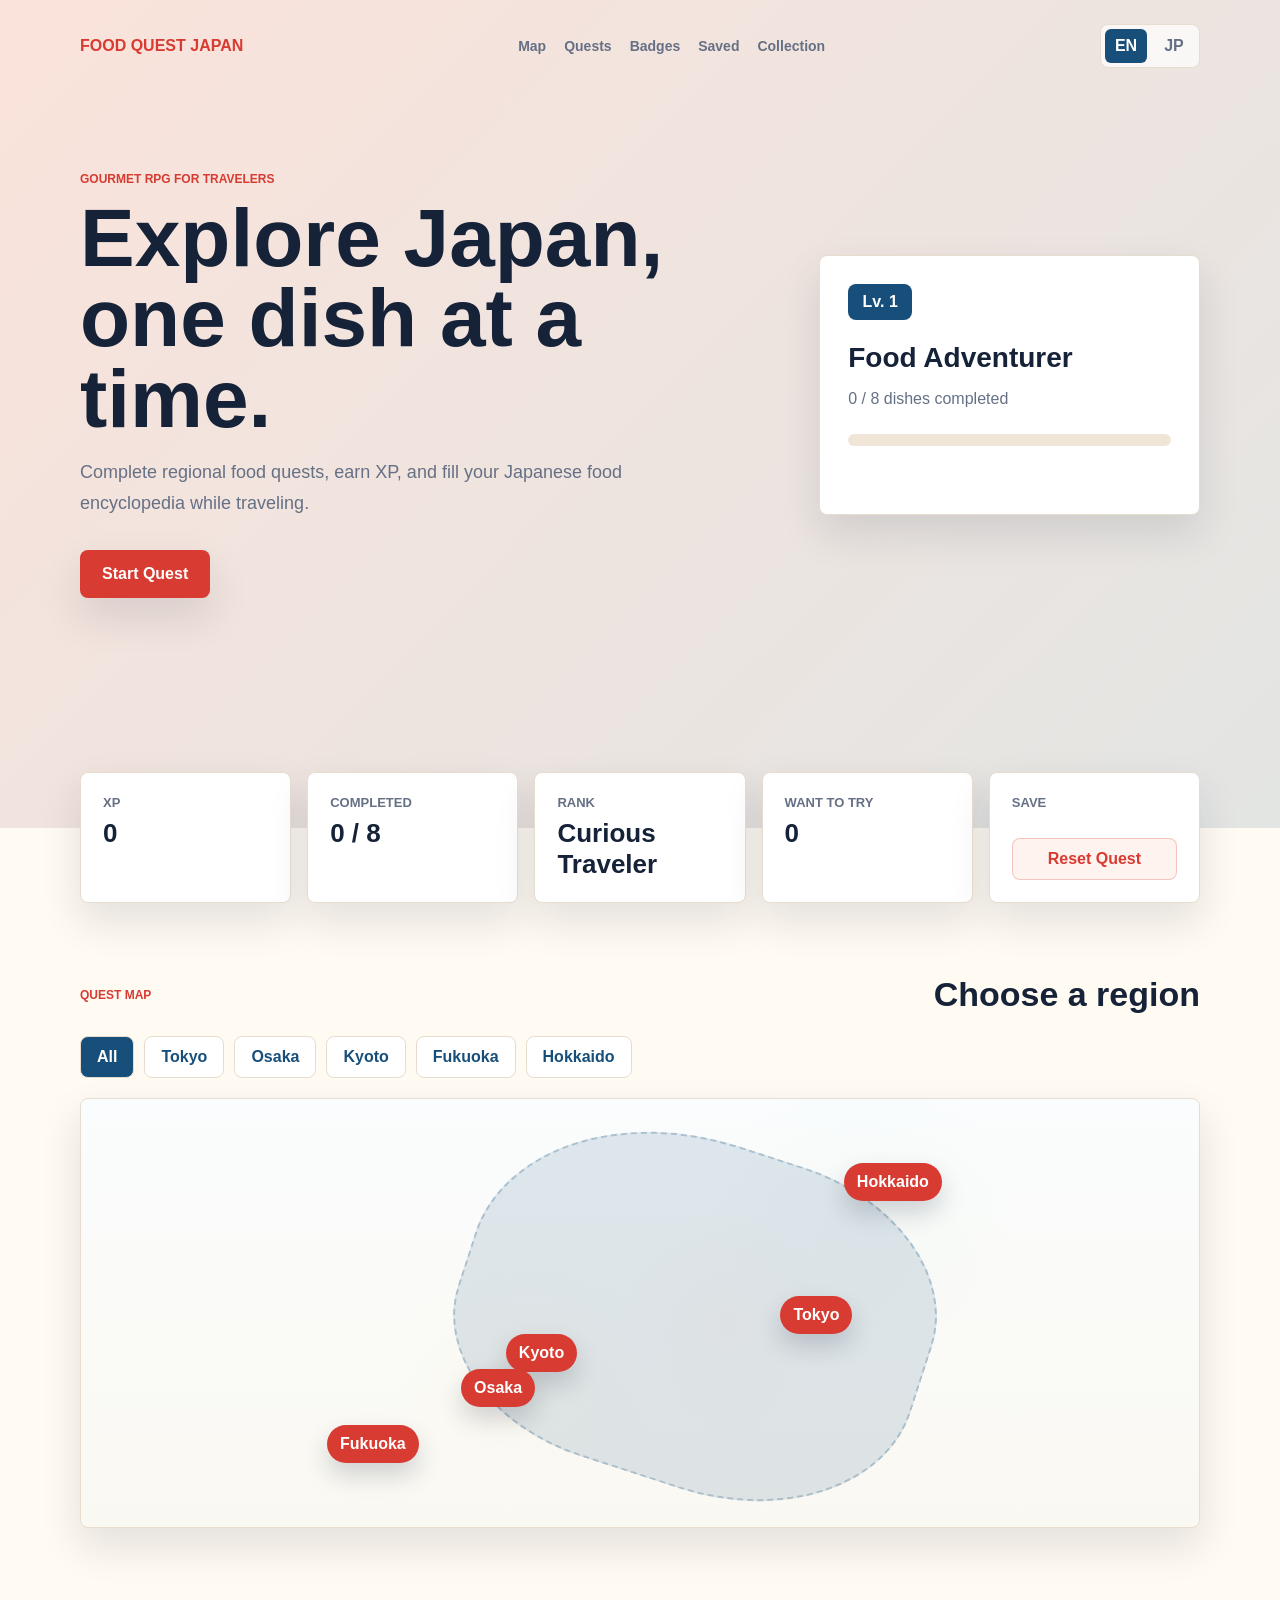
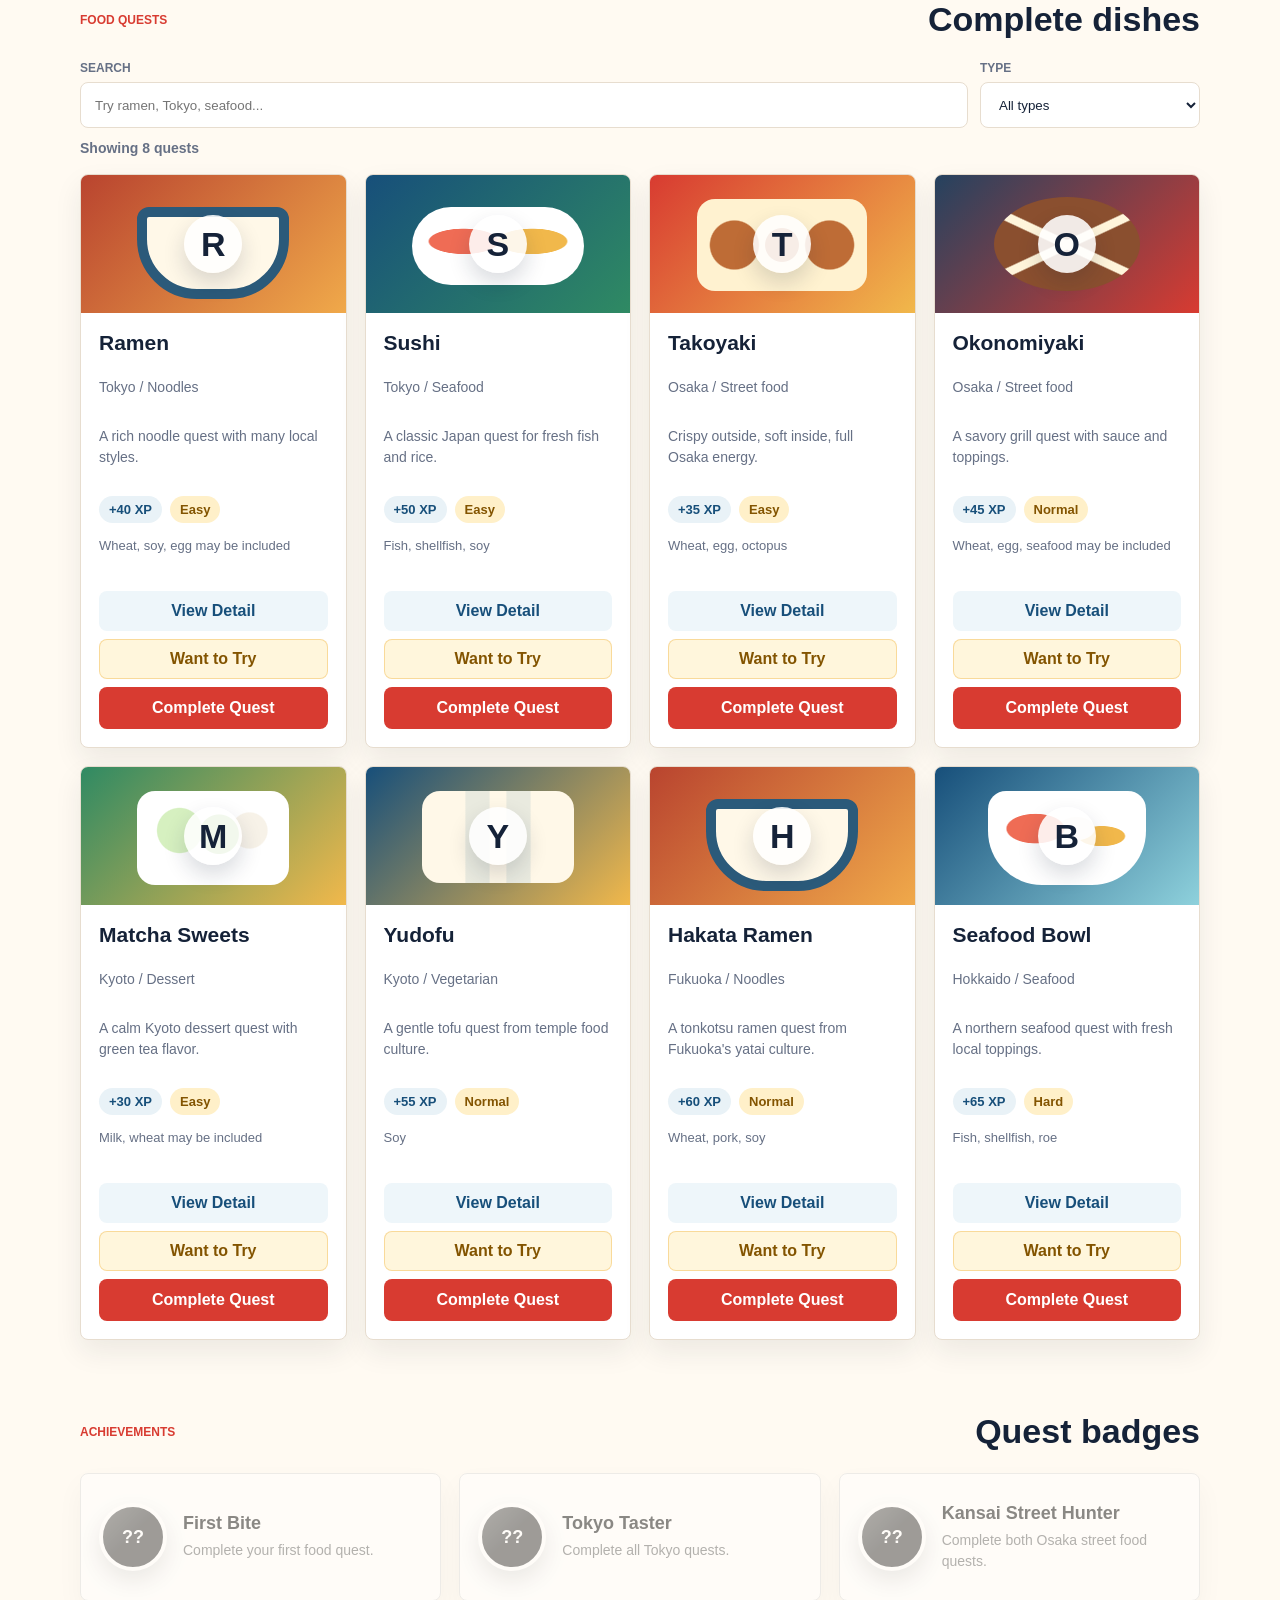
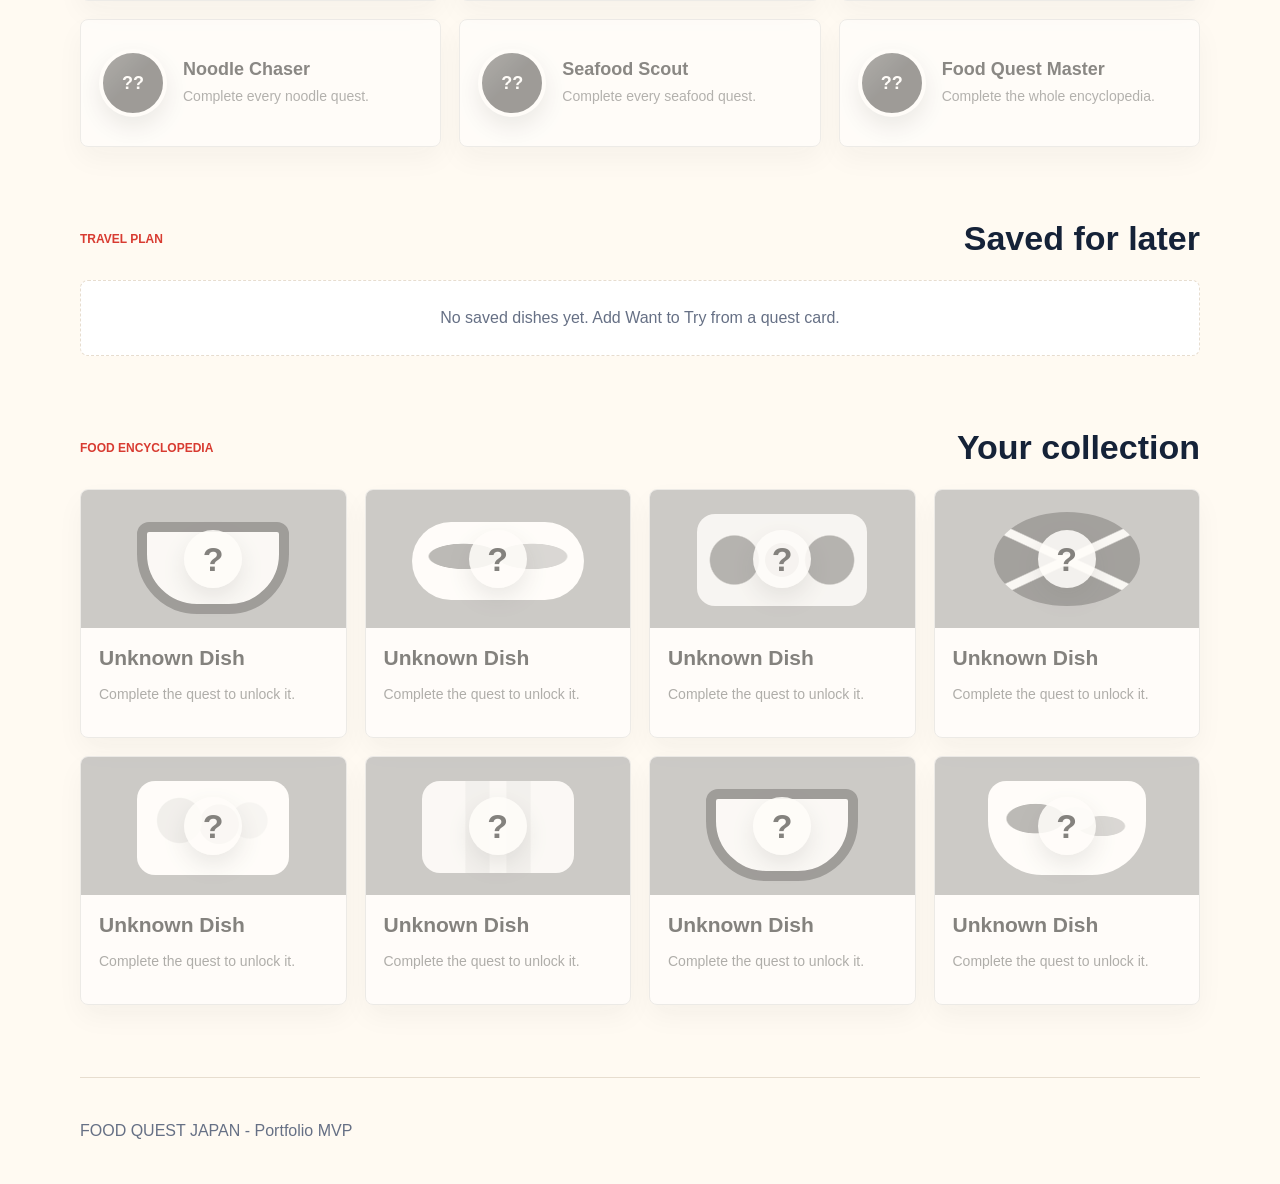
==== index.html @ 805bb328 "Add files via upload" ====
<!DOCTYPE html>
<html lang="en">
<head>
  <meta charset="UTF-8">
  <meta name="viewport" content="width=device-width, initial-scale=1.0">
  <meta name="theme-color" content="#fffaf2">
  <title>FOOD QUEST JAPAN</title>
  <link rel="stylesheet" href="css/style.css">
</head>
<body>
  <header class="site-header">
    <nav class="top-nav" aria-label="Main navigation">
      <a class="logo" href="#top">FOOD QUEST JAPAN</a>
      <div class="nav-links">
        <a href="#map" data-i18n="nav.map">Map</a>
        <a href="#quests" data-i18n="nav.quests">Quests</a>
        <a href="#badges" data-i18n="nav.badges">Badges</a>
        <a href="#saved" data-i18n="nav.saved">Saved</a>
        <a href="#collection" data-i18n="nav.collection">Collection</a>
      </div>
      <div class="language-toggle" aria-label="Language switcher">
        <button class="language-button active" type="button" data-language="en">EN</button>
        <button class="language-button" type="button" data-language="ja">JP</button>
      </div>
    </nav>

    <section class="hero" id="top">
      <div class="hero-copy">
        <p class="eyebrow" data-i18n="hero.eyebrow">Gourmet RPG for travelers</p>
        <h1 data-i18n="hero.title">Explore Japan, one dish at a time.</h1>
        <p data-i18n="hero.copy">
          Complete regional food quests, earn XP, and fill your Japanese food encyclopedia while traveling.
        </p>
        <a class="primary-button" href="#quests" data-i18n="hero.cta">Start Quest</a>
      </div>
      <div class="hero-panel" aria-label="Player status preview">
        <span class="level-badge">Lv. 1</span>
        <h2 data-i18n="rank.foodAdventurer">Food Adventurer</h2>
        <p id="heroProgress">0 / 8 dishes completed</p>
        <div class="progress-track">
          <div class="progress-fill" id="heroProgressBar"></div>
        </div>
      </div>
    </section>
  </header>

  <main>
    <section class="dashboard" aria-label="Current player status">
      <article>
        <span>XP</span>
        <strong id="xpValue">0</strong>
      </article>
      <article>
        <span data-i18n="dashboard.completed">Completed</span>
        <strong id="completedValue">0 / 8</strong>
      </article>
      <article>
        <span data-i18n="dashboard.rank">Rank</span>
        <strong id="rankValue">Curious Traveler</strong>
      </article>
      <article>
        <span data-i18n="dashboard.want">Want to Try</span>
        <strong id="wantValue">0</strong>
      </article>
      <article class="dashboard-action">
        <span data-i18n="dashboard.save">Save</span>
        <button class="reset-button" id="resetButton" type="button" data-i18n="actions.reset">Reset Quest</button>
      </article>
    </section>

    <section class="section map-section" id="map">
      <div class="section-heading">
        <p class="eyebrow" data-i18n="map.eyebrow">Quest Map</p>
        <h2 data-i18n="map.title">Choose a region</h2>
      </div>

      <div class="region-controls" aria-label="Filter quests by region">
        <button class="region-button active" data-region="all">All</button>
        <button class="region-button" data-region="Tokyo">Tokyo</button>
        <button class="region-button" data-region="Osaka">Osaka</button>
        <button class="region-button" data-region="Kyoto">Kyoto</button>
        <button class="region-button" data-region="Fukuoka">Fukuoka</button>
        <button class="region-button" data-region="Hokkaido">Hokkaido</button>
      </div>

      <div class="map-board" aria-label="Japan food quest map">
        <button class="map-pin pin-hokkaido" data-region="Hokkaido">Hokkaido</button>
        <button class="map-pin pin-tokyo" data-region="Tokyo">Tokyo</button>
        <button class="map-pin pin-kyoto" data-region="Kyoto">Kyoto</button>
        <button class="map-pin pin-osaka" data-region="Osaka">Osaka</button>
        <button class="map-pin pin-fukuoka" data-region="Fukuoka">Fukuoka</button>
      </div>
    </section>

    <section class="section" id="quests">
      <div class="section-heading">
        <p class="eyebrow" data-i18n="quests.eyebrow">Food Quests</p>
        <h2 data-i18n="quests.title">Complete dishes</h2>
      </div>
      <div class="quest-tools" aria-label="Search and filter quests">
        <label class="search-field" for="questSearch">
          <span data-i18n="filters.search">Search</span>
          <input id="questSearch" type="search" placeholder="Try ramen, Tokyo, seafood...">
        </label>
        <label class="select-field" for="typeFilter">
          <span data-i18n="filters.type">Type</span>
          <select id="typeFilter">
            <option value="all">All types</option>
            <option value="Noodles">Noodles</option>
            <option value="Seafood">Seafood</option>
            <option value="Street food">Street food</option>
            <option value="Dessert">Dessert</option>
            <option value="Vegetarian">Vegetarian</option>
          </select>
        </label>
      </div>
      <p class="result-count" id="resultCount" aria-live="polite">Showing 8 quests</p>
      <div class="quest-grid" id="questGrid"></div>
    </section>

    <section class="section badges-section" id="badges">
      <div class="section-heading">
        <p class="eyebrow" data-i18n="badges.eyebrow">Achievements</p>
        <h2 data-i18n="badges.title">Quest badges</h2>
      </div>
      <div class="badge-grid" id="badgeGrid"></div>
    </section>

    <section class="section saved-section" id="saved">
      <div class="section-heading">
        <p class="eyebrow" data-i18n="saved.eyebrow">Travel Plan</p>
        <h2 data-i18n="saved.title">Saved for later</h2>
      </div>
      <div class="saved-list" id="savedList"></div>
    </section>

    <section class="section collection-section" id="collection">
      <div class="section-heading">
        <p class="eyebrow" data-i18n="collection.eyebrow">Food Encyclopedia</p>
        <h2 data-i18n="collection.title">Your collection</h2>
      </div>
      <div class="collection-grid" id="collectionGrid"></div>
    </section>
  </main>

  <footer class="footer">
    <p>FOOD QUEST JAPAN - Portfolio MVP</p>
  </footer>

  <div class="modal" id="foodModal" aria-hidden="true">
    <div class="modal-backdrop" data-close-modal></div>
    <section class="modal-card" role="dialog" aria-modal="true" aria-labelledby="modalTitle">
      <button class="modal-close" type="button" aria-label="Close detail" data-close-modal data-i18n="actions.close">Close</button>
      <div id="modalContent"></div>
    </section>
  </div>

  <script src="js/app.js"></script>
</body>
</html>
---- css/style.css ----
:root {
  --ink: #152238;
  --muted: #667085;
  --paper: #fffaf2;
  --surface: #ffffff;
  --line: #e7ddcf;
  --red: #d83b31;
  --blue: #174f7a;
  --green: #2f8a63;
  --gold: #f1b84b;
  --shadow: 0 18px 40px rgba(21, 34, 56, 0.12);
}

* {
  box-sizing: border-box;
}

html {
  scroll-behavior: smooth;
}

body {
  margin: 0;
  color: var(--ink);
  font-family: Arial, Helvetica, sans-serif;
  background: var(--paper);
}

body.modal-open {
  overflow: hidden;
}

a {
  color: inherit;
  text-decoration: none;
}

button {
  font: inherit;
}

.site-header {
  min-height: 92vh;
  background:
    linear-gradient(135deg, rgba(216, 59, 49, 0.12), rgba(23, 79, 122, 0.12)),
    var(--paper);
}

.top-nav {
  display: flex;
  align-items: center;
  justify-content: space-between;
  gap: 24px;
  width: min(1120px, calc(100% - 32px));
  margin: 0 auto;
  padding: 24px 0;
}

.logo {
  color: var(--red);
  font-weight: 800;
  letter-spacing: 0;
}

.nav-links {
  display: flex;
  gap: 18px;
  color: var(--muted);
  font-size: 14px;
  font-weight: 700;
}

.nav-links a {
  white-space: nowrap;
}

.language-toggle {
  display: flex;
  gap: 6px;
  padding: 4px;
  background: rgba(255, 255, 255, 0.72);
  border: 1px solid var(--line);
  border-radius: 8px;
}

.language-button {
  min-width: 42px;
  min-height: 34px;
  color: var(--muted);
  background: transparent;
  border: 0;
  border-radius: 6px;
  cursor: pointer;
  font-weight: 800;
}

.language-button.active {
  color: #ffffff;
  background: var(--blue);
}

.hero {
  display: grid;
  grid-template-columns: minmax(0, 1.3fr) minmax(280px, 0.7fr);
  gap: 32px;
  align-items: center;
  width: min(1120px, calc(100% - 32px));
  margin: 0 auto;
  padding: 80px 0 96px;
}

.hero h1 {
  max-width: 680px;
  margin: 0;
  font-size: clamp(42px, 7vw, 82px);
  line-height: 0.98;
}

.hero-copy p:not(.eyebrow) {
  max-width: 560px;
  color: var(--muted);
  font-size: 18px;
  line-height: 1.7;
}

.eyebrow {
  margin: 0 0 12px;
  color: var(--red);
  font-size: 12px;
  font-weight: 800;
  letter-spacing: 0;
  text-transform: uppercase;
}

.primary-button,
.quest-button,
.detail-button,
.want-button,
.region-button,
.map-pin {
  border: 0;
  cursor: pointer;
  font-weight: 800;
}

.primary-button {
  display: inline-flex;
  align-items: center;
  justify-content: center;
  min-height: 48px;
  margin-top: 14px;
  padding: 0 22px;
  color: #ffffff;
  background: var(--red);
  border-radius: 8px;
  box-shadow: var(--shadow);
}

.hero-panel {
  min-height: 260px;
  padding: 28px;
  background: var(--surface);
  border: 1px solid var(--line);
  border-radius: 8px;
  box-shadow: var(--shadow);
}

.level-badge {
  display: inline-flex;
  align-items: center;
  justify-content: center;
  min-width: 64px;
  min-height: 36px;
  color: #ffffff;
  background: var(--blue);
  border-radius: 8px;
  font-weight: 800;
}

.hero-panel h2 {
  margin: 22px 0 8px;
  font-size: 28px;
}

.hero-panel p {
  color: var(--muted);
}

.progress-track {
  overflow: hidden;
  height: 12px;
  margin-top: 26px;
  background: #efe6d8;
  border-radius: 999px;
}

.progress-fill {
  width: 0%;
  height: 100%;
  background: linear-gradient(90deg, var(--red), var(--gold));
  transition: width 0.25s ease;
}

main {
  width: min(1120px, calc(100% - 32px));
  margin: -56px auto 0;
}

.dashboard {
  display: grid;
  grid-template-columns: repeat(5, 1fr);
  gap: 16px;
}

.dashboard article {
  padding: 22px;
  background: var(--surface);
  border: 1px solid var(--line);
  border-radius: 8px;
  box-shadow: var(--shadow);
}

.dashboard span {
  display: block;
  color: var(--muted);
  font-size: 13px;
  font-weight: 800;
  text-transform: uppercase;
}

.dashboard strong {
  display: block;
  margin-top: 8px;
  font-size: 26px;
}

.dashboard-action {
  display: grid;
  align-content: space-between;
  gap: 12px;
}

.reset-button {
  min-height: 42px;
  color: var(--red);
  background: #fff3ef;
  border: 1px solid rgba(216, 59, 49, 0.25);
  border-radius: 8px;
  cursor: pointer;
  font-weight: 800;
}

.section {
  padding: 72px 0 0;
}

.section-heading {
  display: flex;
  align-items: end;
  justify-content: space-between;
  gap: 24px;
  margin-bottom: 22px;
}

.section-heading h2 {
  margin: 0;
  font-size: 34px;
}

.quest-tools {
  display: grid;
  grid-template-columns: minmax(0, 1fr) 220px;
  gap: 12px;
  margin-bottom: 12px;
}

.search-field,
.select-field {
  display: grid;
  gap: 7px;
}

.search-field span,
.select-field span {
  color: var(--muted);
  font-size: 12px;
  font-weight: 800;
  text-transform: uppercase;
}

.search-field input,
.select-field select {
  width: 100%;
  min-height: 46px;
  padding: 0 14px;
  color: var(--ink);
  background: #ffffff;
  border: 1px solid var(--line);
  border-radius: 8px;
  outline: none;
}

.search-field input:focus,
.select-field select:focus {
  border-color: var(--blue);
  box-shadow: 0 0 0 3px rgba(23, 79, 122, 0.12);
}

.result-count {
  margin: 0 0 18px;
  color: var(--muted);
  font-size: 14px;
  font-weight: 700;
}

.region-controls {
  display: flex;
  flex-wrap: wrap;
  gap: 10px;
  margin-bottom: 20px;
}

.region-button {
  min-height: 42px;
  padding: 0 16px;
  color: var(--blue);
  background: #ffffff;
  border: 1px solid var(--line);
  border-radius: 8px;
}

.region-button.active,
.region-button:hover {
  color: #ffffff;
  background: var(--blue);
}

.map-board {
  position: relative;
  min-height: 430px;
  overflow: hidden;
  background:
    linear-gradient(180deg, rgba(255,255,255,0.88), rgba(255,250,242,0.88)),
    radial-gradient(circle at 70% 28%, rgba(47, 138, 99, 0.22), transparent 18%),
    radial-gradient(circle at 58% 52%, rgba(216, 59, 49, 0.20), transparent 16%),
    radial-gradient(circle at 40% 63%, rgba(241, 184, 75, 0.22), transparent 18%),
    #d7ecf1;
  border: 1px solid var(--line);
  border-radius: 8px;
  box-shadow: var(--shadow);
}

.map-board::before {
  content: "";
  position: absolute;
  inset: 42px 24% 42px 34%;
  background: rgba(23, 79, 122, 0.12);
  border: 2px dashed rgba(23, 79, 122, 0.25);
  border-radius: 48% 38% 42% 36%;
  transform: rotate(18deg);
}

.map-pin {
  position: absolute;
  z-index: 1;
  min-height: 38px;
  padding: 0 13px;
  color: #ffffff;
  background: var(--red);
  border-radius: 999px;
  box-shadow: 0 12px 24px rgba(21, 34, 56, 0.18);
}

.pin-hokkaido { top: 15%; right: 23%; }
.pin-tokyo { top: 46%; right: 31%; }
.pin-kyoto { top: 55%; left: 38%; }
.pin-osaka { top: 63%; left: 34%; }
.pin-fukuoka { bottom: 15%; left: 22%; }

.quest-grid,
.badge-grid,
.collection-grid {
  display: grid;
  grid-template-columns: repeat(4, 1fr);
  gap: 18px;
}

.empty-state {
  grid-column: 1 / -1;
  margin: 0;
  padding: 28px;
  color: var(--muted);
  background: #ffffff;
  border: 1px dashed var(--line);
  border-radius: 8px;
  text-align: center;
}

.badge-grid {
  grid-template-columns: repeat(3, 1fr);
}

.badge-card {
  display: grid;
  grid-template-columns: 68px 1fr;
  gap: 16px;
  align-items: center;
  min-height: 128px;
  padding: 18px;
  background: var(--surface);
  border: 1px solid var(--line);
  border-radius: 8px;
  box-shadow: 0 12px 28px rgba(21, 34, 56, 0.08);
}

.badge-card.locked {
  opacity: 0.52;
  filter: grayscale(1);
}

.badge-card h3 {
  margin: 0 0 6px;
  font-size: 18px;
}

.badge-card p {
  margin: 0;
  color: var(--muted);
  font-size: 14px;
  line-height: 1.5;
}

.badge-mark {
  display: grid;
  place-items: center;
  width: 68px;
  height: 68px;
  color: #ffffff;
  background:
    linear-gradient(135deg, rgba(255, 255, 255, 0.18), transparent 48%),
    var(--blue);
  border: 4px solid #ffffff;
  border-radius: 50%;
  box-shadow: 0 10px 22px rgba(21, 34, 56, 0.16);
  font-size: 18px;
  font-weight: 900;
}

.badge-card.unlocked .badge-mark {
  background:
    linear-gradient(135deg, rgba(255, 255, 255, 0.2), transparent 48%),
    var(--gold);
  color: var(--ink);
}

.saved-list {
  display: grid;
  gap: 12px;
}

.saved-item {
  display: flex;
  align-items: center;
  justify-content: space-between;
  gap: 16px;
  padding: 16px 18px;
  background: var(--surface);
  border: 1px solid var(--line);
  border-radius: 8px;
  box-shadow: 0 10px 24px rgba(21, 34, 56, 0.07);
}

.saved-item h3 {
  margin: 0 0 4px;
  font-size: 18px;
}

.saved-item p {
  margin: 0;
  color: var(--muted);
  font-size: 14px;
}

.detail-button.compact {
  width: auto;
  min-width: 96px;
  margin: 0;
  padding: 0 14px;
}

.quest-card,
.collection-card {
  overflow: hidden;
  background: var(--surface);
  border: 1px solid var(--line);
  border-radius: 8px;
  box-shadow: 0 12px 28px rgba(21, 34, 56, 0.08);
}

.quest-card {
  display: flex;
  flex-direction: column;
}

.quest-card .card-body {
  display: flex;
  flex: 1;
  flex-direction: column;
}

.food-image {
  position: relative;
  display: grid;
  place-items: center;
  overflow: hidden;
  min-height: 138px;
  color: #ffffff;
  font-size: 34px;
  font-weight: 800;
}

.food-image::before,
.food-image::after {
  content: "";
  position: absolute;
  display: block;
}

.food-image span {
  position: relative;
  z-index: 2;
  display: grid;
  place-items: center;
  width: 58px;
  height: 58px;
  color: var(--ink);
  background: rgba(255, 255, 255, 0.88);
  border-radius: 50%;
  box-shadow: 0 10px 22px rgba(21, 34, 56, 0.16);
}

.food-ramen,
.food-hakata {
  background:
    radial-gradient(circle at 50% 54%, #f8d99b 0 18%, transparent 19%),
    radial-gradient(circle at 34% 44%, #c9573c 0 7%, transparent 8%),
    radial-gradient(circle at 66% 42%, #f6f0d8 0 8%, transparent 9%),
    linear-gradient(135deg, #b9442f, #f0a94a);
}

.food-ramen::before,
.food-hakata::before {
  width: 132px;
  height: 72px;
  bottom: 14px;
  background: #fff8e8;
  border: 10px solid #2b5a7a;
  border-radius: 12px 12px 60px 60px;
}

.food-sushi {
  background:
    radial-gradient(circle at 36% 48%, #f7f2e8 0 14%, transparent 15%),
    radial-gradient(circle at 64% 48%, #f7f2e8 0 14%, transparent 15%),
    linear-gradient(135deg, #174f7a, #2f8a63);
}

.food-sushi::before {
  width: 172px;
  height: 78px;
  bottom: 28px;
  background:
    radial-gradient(ellipse at 30% 44%, #ef6c55 0 20%, transparent 21%),
    radial-gradient(ellipse at 70% 44%, #f1b84b 0 20%, transparent 21%),
    #ffffff;
  border-radius: 999px;
}

.food-takoyaki {
  background: linear-gradient(135deg, #d83b31, #f1b84b);
}

.food-takoyaki::before {
  width: 170px;
  height: 92px;
  bottom: 22px;
  background:
    radial-gradient(circle at 22% 50%, #be6c36 0 17%, transparent 18%),
    radial-gradient(circle at 50% 50%, #be6c36 0 17%, transparent 18%),
    radial-gradient(circle at 78% 50%, #be6c36 0 17%, transparent 18%),
    #fff2d0;
  border-radius: 18px;
}

.food-okonomiyaki {
  background: linear-gradient(135deg, #25425f, #d83b31);
}

.food-okonomiyaki::before {
  width: 146px;
  height: 94px;
  bottom: 22px;
  background:
    linear-gradient(25deg, transparent 0 46%, #fff5db 47% 52%, transparent 53%),
    linear-gradient(-25deg, transparent 0 46%, #fff5db 47% 52%, transparent 53%),
    #8a4f2f;
  border-radius: 50%;
}

.food-matcha {
  background: linear-gradient(135deg, #2f8a63, #f1b84b);
}

.food-matcha::before {
  width: 152px;
  height: 94px;
  bottom: 20px;
  background:
    radial-gradient(circle at 28% 42%, #d6f0c0 0 18%, transparent 19%),
    radial-gradient(circle at 54% 46%, #96c96d 0 20%, transparent 21%),
    radial-gradient(circle at 74% 42%, #f7f2e8 0 14%, transparent 15%),
    #ffffff;
  border-radius: 18px;
}

.food-yudofu {
  background: linear-gradient(135deg, #174f7a, #f1b84b);
}

.food-yudofu::before {
  width: 152px;
  height: 92px;
  bottom: 22px;
  background:
    linear-gradient(90deg, transparent 0 28%, #e9eadf 29% 44%, transparent 45% 55%, #e9eadf 56% 71%, transparent 72%),
    #fff8e8;
  border-radius: 18px;
}

.food-seafood {
  background: linear-gradient(135deg, #174f7a, #8ed1dc);
}

.food-seafood::before {
  width: 158px;
  height: 94px;
  bottom: 20px;
  background:
    radial-gradient(ellipse at 30% 40%, #ef6c55 0 18%, transparent 19%),
    radial-gradient(ellipse at 56% 40%, #f7f2e8 0 14%, transparent 15%),
    radial-gradient(ellipse at 72% 48%, #f1b84b 0 14%, transparent 15%),
    #ffffff;
  border-radius: 18px 18px 54px 54px;
}

.card-body {
  padding: 18px;
}

.card-body h3 {
  margin: 0 0 8px;
  font-size: 21px;
}

.meta {
  color: var(--muted);
  font-size: 14px;
  line-height: 1.5;
}

.tag-row {
  display: flex;
  flex-wrap: wrap;
  gap: 8px;
  margin: 14px 0;
}

.xp-pill,
.difficulty-pill {
  display: inline-flex;
  padding: 6px 10px;
  border-radius: 999px;
  font-size: 13px;
  font-weight: 800;
}

.xp-pill {
  color: var(--blue);
  background: #e9f2f7;
}

.difficulty-pill {
  color: #835400;
  background: #fff0c9;
}

.travel-note {
  min-height: 40px;
  margin: 0 0 14px;
  color: var(--muted);
  font-size: 13px;
  line-height: 1.45;
}

.detail-button {
  width: 100%;
  min-height: 40px;
  margin-top: auto;
  margin-bottom: 8px;
  color: var(--blue);
  background: #eef6fa;
  border-radius: 8px;
}

.want-button {
  width: 100%;
  min-height: 40px;
  margin-bottom: 8px;
  color: #835400;
  background: #fff6dc;
  border: 1px solid rgba(241, 184, 75, 0.45);
  border-radius: 8px;
}

.want-button.wanted {
  color: var(--ink);
  background: var(--gold);
}

.quest-button {
  width: 100%;
  min-height: 42px;
  color: #ffffff;
  background: var(--red);
  border-radius: 8px;
}

.quest-button.completed {
  background: var(--green);
}

.collection-card.locked {
  filter: grayscale(1);
  opacity: 0.55;
}

.collection-card.locked .food-image {
  background: #9aa4b2;
}

.saved-note {
  display: inline-flex;
  margin-top: 12px;
  padding: 6px 10px;
  color: #835400;
  background: #fff6dc;
  border-radius: 999px;
  font-size: 12px;
  font-weight: 800;
}

.footer {
  width: min(1120px, calc(100% - 32px));
  margin: 72px auto 0;
  padding: 28px 0;
  color: var(--muted);
  border-top: 1px solid var(--line);
}

.modal {
  position: fixed;
  inset: 0;
  z-index: 20;
  display: none;
  place-items: center;
  padding: 18px;
}

.modal.open {
  display: grid;
}

.modal-backdrop {
  position: absolute;
  inset: 0;
  background: rgba(21, 34, 56, 0.52);
}

.modal-card {
  position: relative;
  z-index: 1;
  width: min(820px, 100%);
  max-height: calc(100vh - 36px);
  overflow: auto;
  background: var(--surface);
  border-radius: 8px;
  box-shadow: 0 28px 80px rgba(21, 34, 56, 0.32);
}

.modal-close {
  position: absolute;
  top: 14px;
  right: 14px;
  z-index: 2;
  min-height: 36px;
  padding: 0 12px;
  color: var(--ink);
  background: rgba(255, 255, 255, 0.88);
  border: 1px solid var(--line);
  border-radius: 8px;
  cursor: pointer;
  font-weight: 800;
}

#modalContent {
  display: grid;
  grid-template-columns: minmax(220px, 0.8fr) minmax(0, 1.2fr);
}

.modal-visual {
  min-height: 100%;
}

.modal-body {
  padding: 34px;
}

.modal-body h2 {
  margin: 0 0 10px;
  font-size: 36px;
}

.modal-description {
  color: var(--muted);
  line-height: 1.7;
}

.info-grid {
  display: grid;
  grid-template-columns: repeat(2, 1fr);
  gap: 10px;
  margin: 22px 0;
}

.info-grid article {
  padding: 14px;
  background: #f7fbfd;
  border: 1px solid var(--line);
  border-radius: 8px;
}

.info-grid span,
.detail-list dt {
  color: var(--muted);
  font-size: 12px;
  font-weight: 800;
  text-transform: uppercase;
}

.info-grid strong {
  display: block;
  margin-top: 6px;
}

.detail-list {
  display: grid;
  gap: 14px;
  margin: 0 0 22px;
}

.detail-list div {
  padding-bottom: 14px;
  border-bottom: 1px solid var(--line);
}

.detail-list dd {
  margin: 5px 0 0;
  color: var(--ink);
  line-height: 1.55;
}

@media (max-width: 840px) {
  .top-nav {
    align-items: flex-start;
    flex-direction: column;
    gap: 14px;
  }

  .nav-links {
    display: flex;
    width: 100%;
    gap: 10px;
    overflow-x: auto;
    padding-bottom: 4px;
  }

  .nav-links a {
    padding: 8px 10px;
    background: rgba(255, 255, 255, 0.72);
    border: 1px solid var(--line);
    border-radius: 8px;
  }

  .language-toggle {
    align-self: flex-start;
  }

  .hero {
    grid-template-columns: 1fr;
    padding-top: 44px;
    padding-bottom: 74px;
  }

  .hero h1 {
    font-size: 44px;
    line-height: 1.02;
  }

  main {
    margin-top: -36px;
  }

  .dashboard {
    grid-template-columns: repeat(2, 1fr);
  }

  .quest-tools,
  .badge-grid {
    grid-template-columns: 1fr;
  }

  .quest-grid,
  .collection-grid {
    grid-template-columns: repeat(2, 1fr);
  }

  .section-heading {
    display: block;
  }

  .map-board {
    min-height: 360px;
  }

  #modalContent {
    grid-template-columns: 1fr;
  }

  .modal-visual {
    min-height: 220px;
  }
}

@media (max-width: 560px) {
  .top-nav,
  .hero,
  main,
  .footer {
    width: min(100% - 24px, 1120px);
  }

  .site-header {
    min-height: auto;
  }

  .hero h1 {
    font-size: 38px;
  }

  .hero-copy p:not(.eyebrow) {
    font-size: 16px;
  }

  .hero-panel {
    min-height: 220px;
    padding: 22px;
  }

  .dashboard,
  .quest-grid,
  .collection-grid {
    grid-template-columns: 1fr;
  }

  .saved-item {
    align-items: stretch;
    flex-direction: column;
  }

  .detail-button.compact {
    width: 100%;
  }

  .dashboard article,
  .card-body,
  .modal-body {
    padding: 16px;
  }

  .section {
    padding-top: 52px;
  }

  .section-heading h2 {
    font-size: 28px;
  }

  .region-controls {
    flex-wrap: nowrap;
    overflow-x: auto;
    padding-bottom: 4px;
  }

  .region-button {
    flex: 0 0 auto;
  }

  .map-board {
    min-height: 300px;
  }

  .map-board::before {
    inset: 44px 18% 44px 24%;
  }

  .map-pin {
    min-height: 34px;
    padding: 0 10px;
    font-size: 12px;
  }

  .pin-hokkaido { top: 15%; right: 13%; }
  .pin-tokyo { top: 45%; right: 18%; }
  .pin-kyoto { top: 55%; left: 32%; }
  .pin-osaka { top: 64%; left: 26%; }
  .pin-fukuoka { bottom: 14%; left: 10%; }

  .food-image {
    min-height: 124px;
  }

  .badge-card {
    grid-template-columns: 56px 1fr;
    min-height: 112px;
    padding: 14px;
  }

  .badge-mark {
    width: 56px;
    height: 56px;
    font-size: 15px;
  }

  .modal {
    padding: 10px;
  }

  .modal-card {
    max-height: calc(100vh - 20px);
  }

  .modal-close {
    top: 10px;
    right: 10px;
  }

  .info-grid {
    grid-template-columns: 1fr;
  }
}
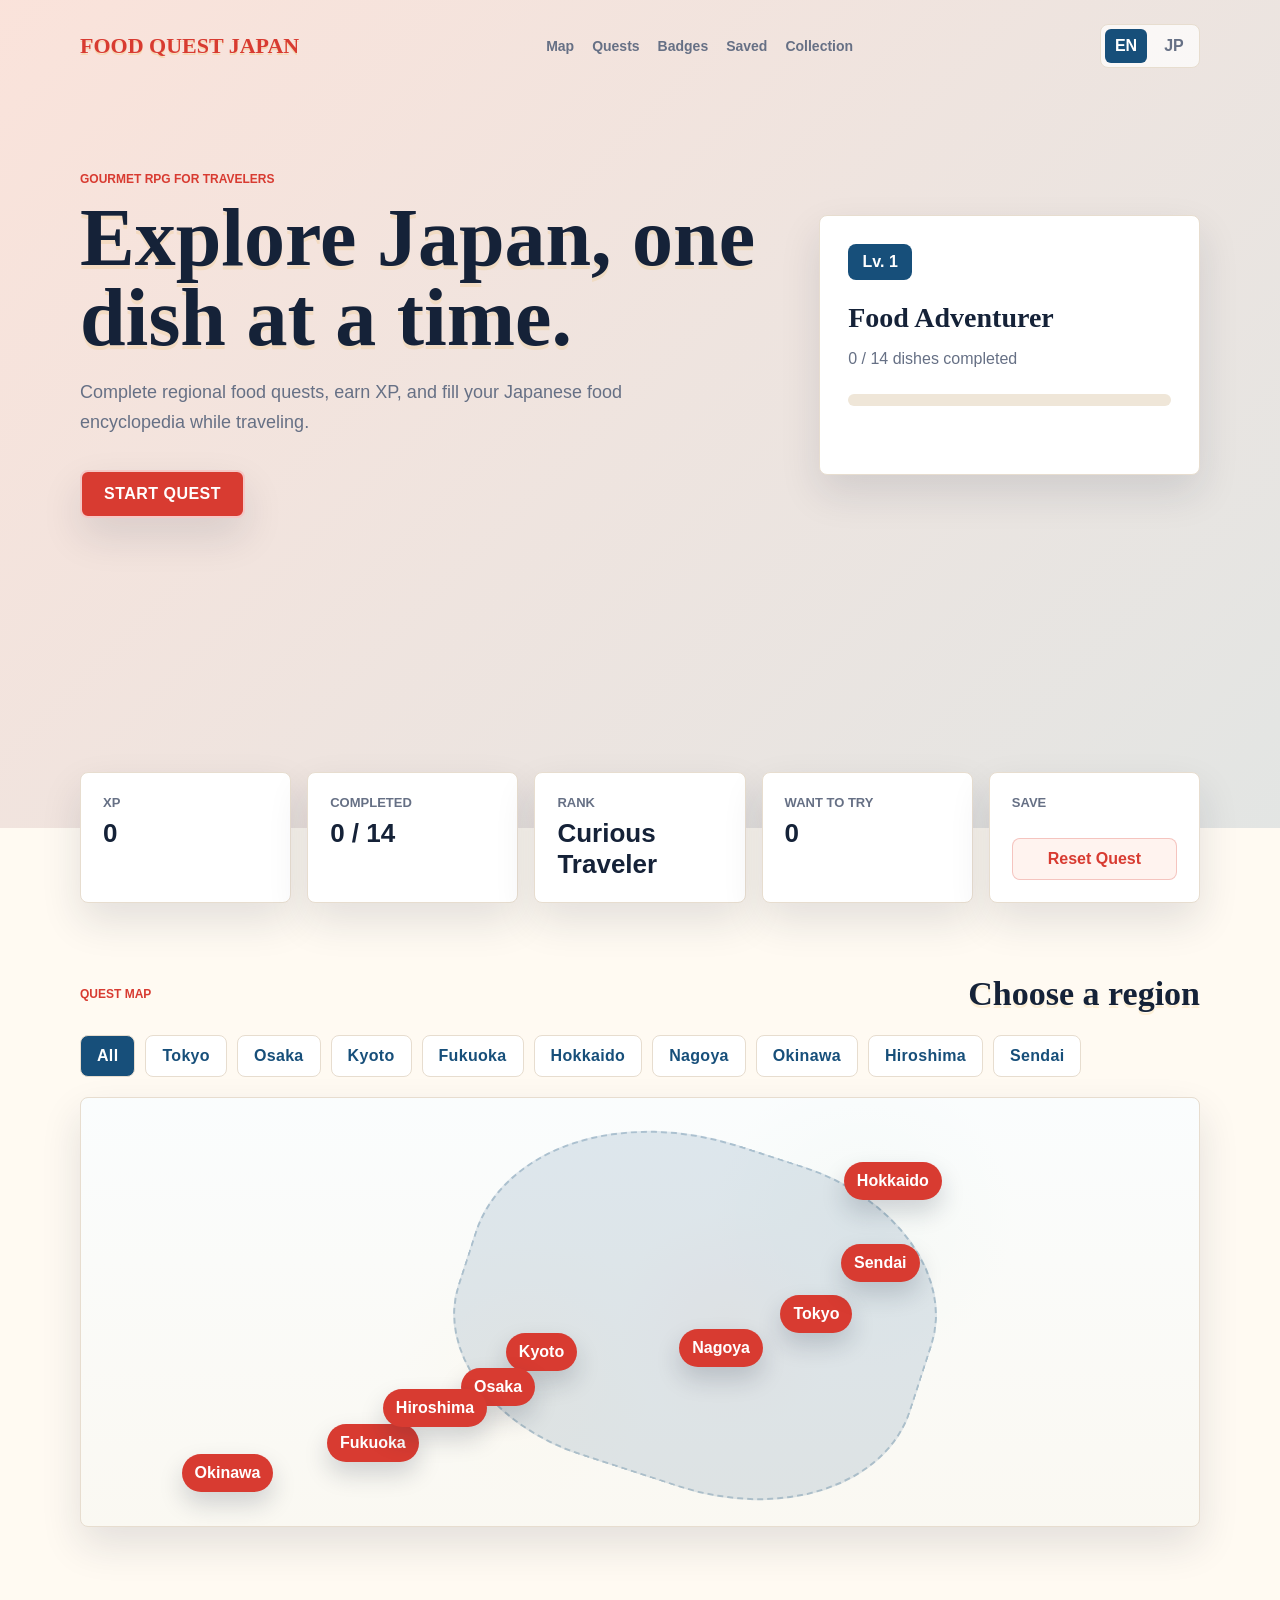
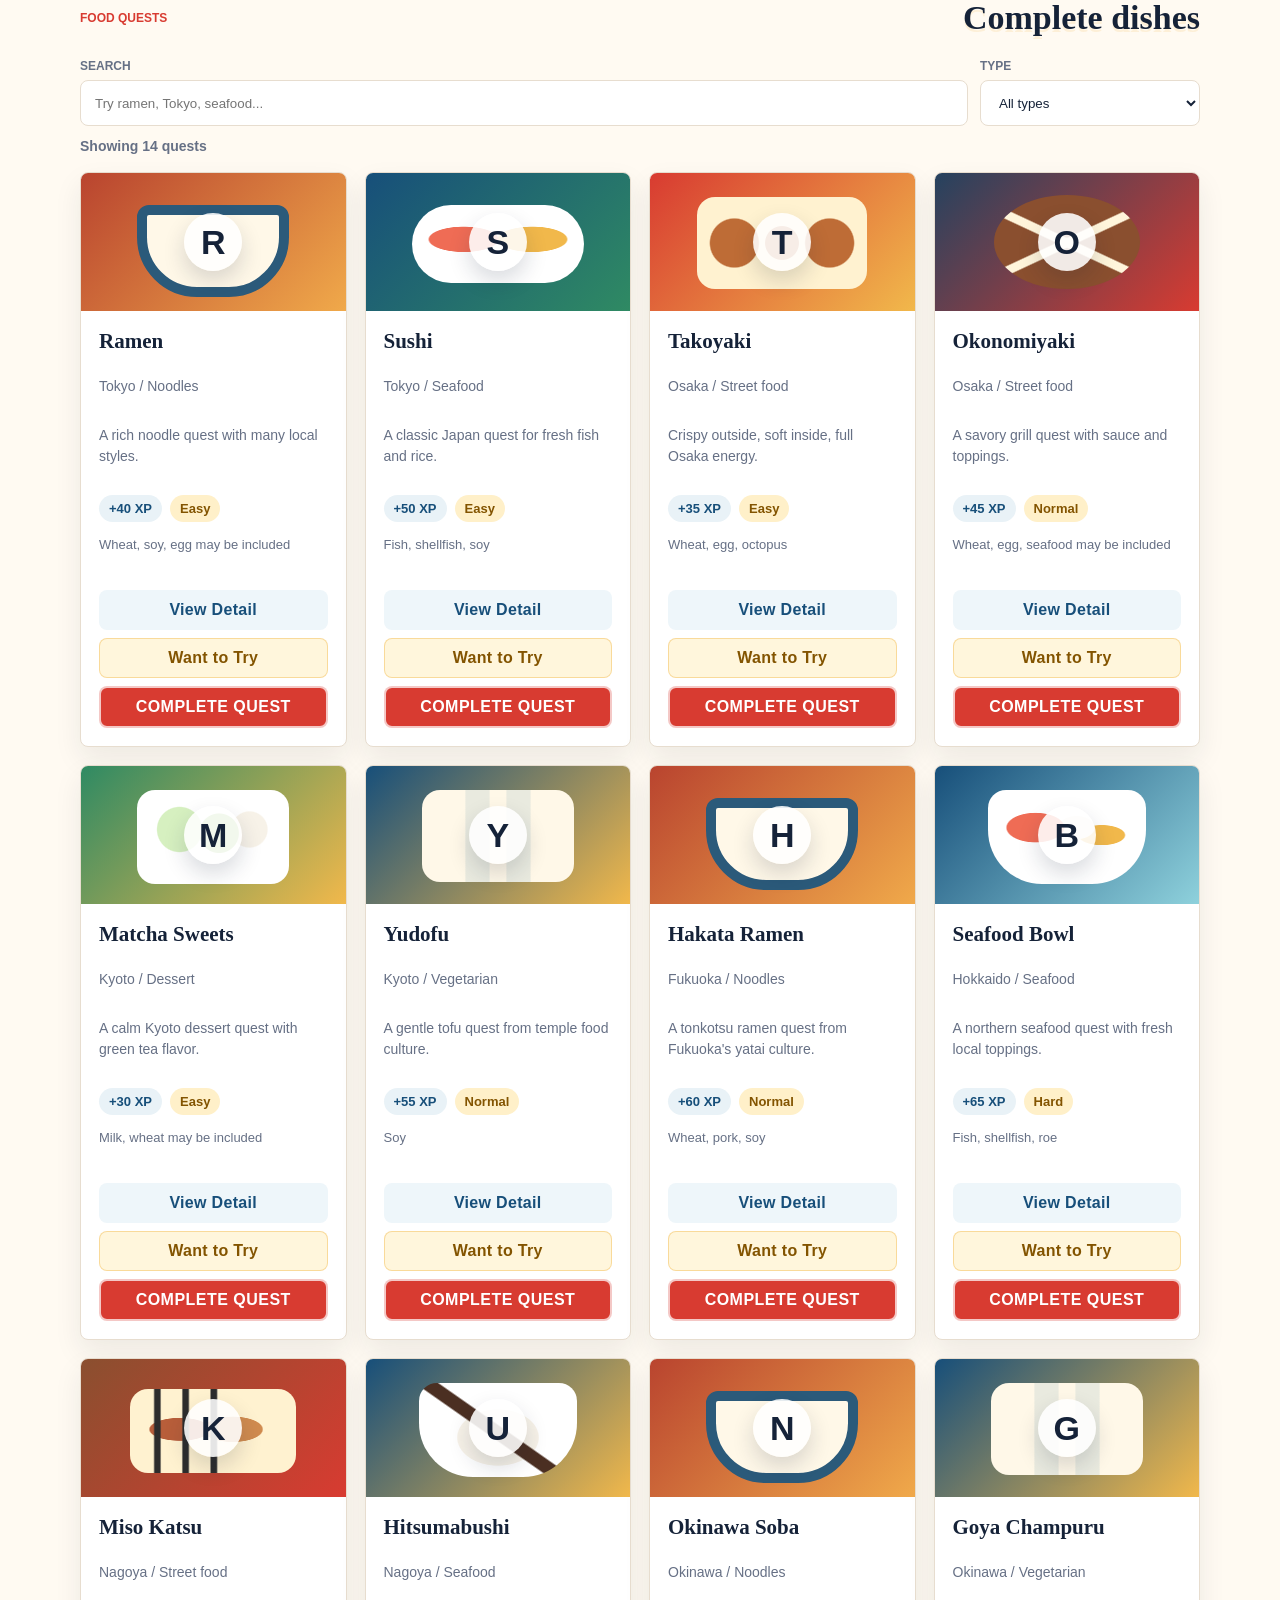
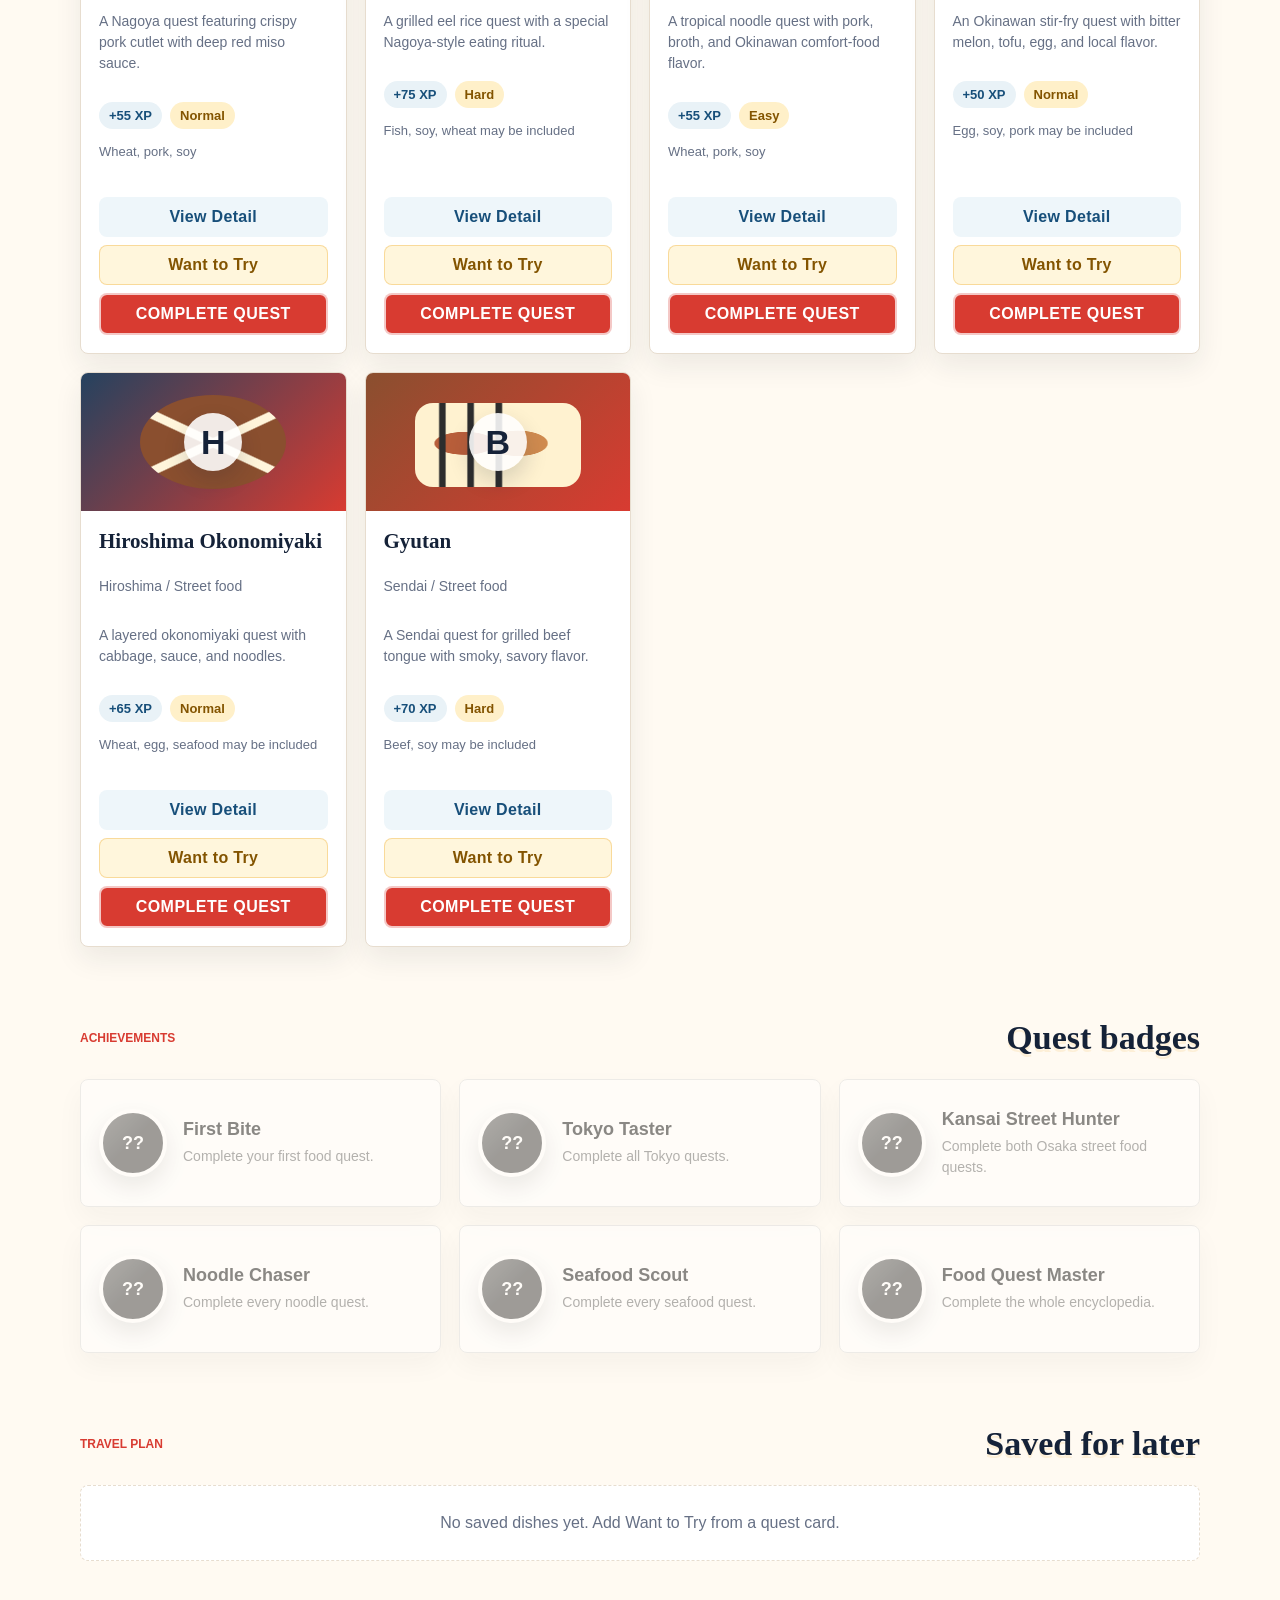
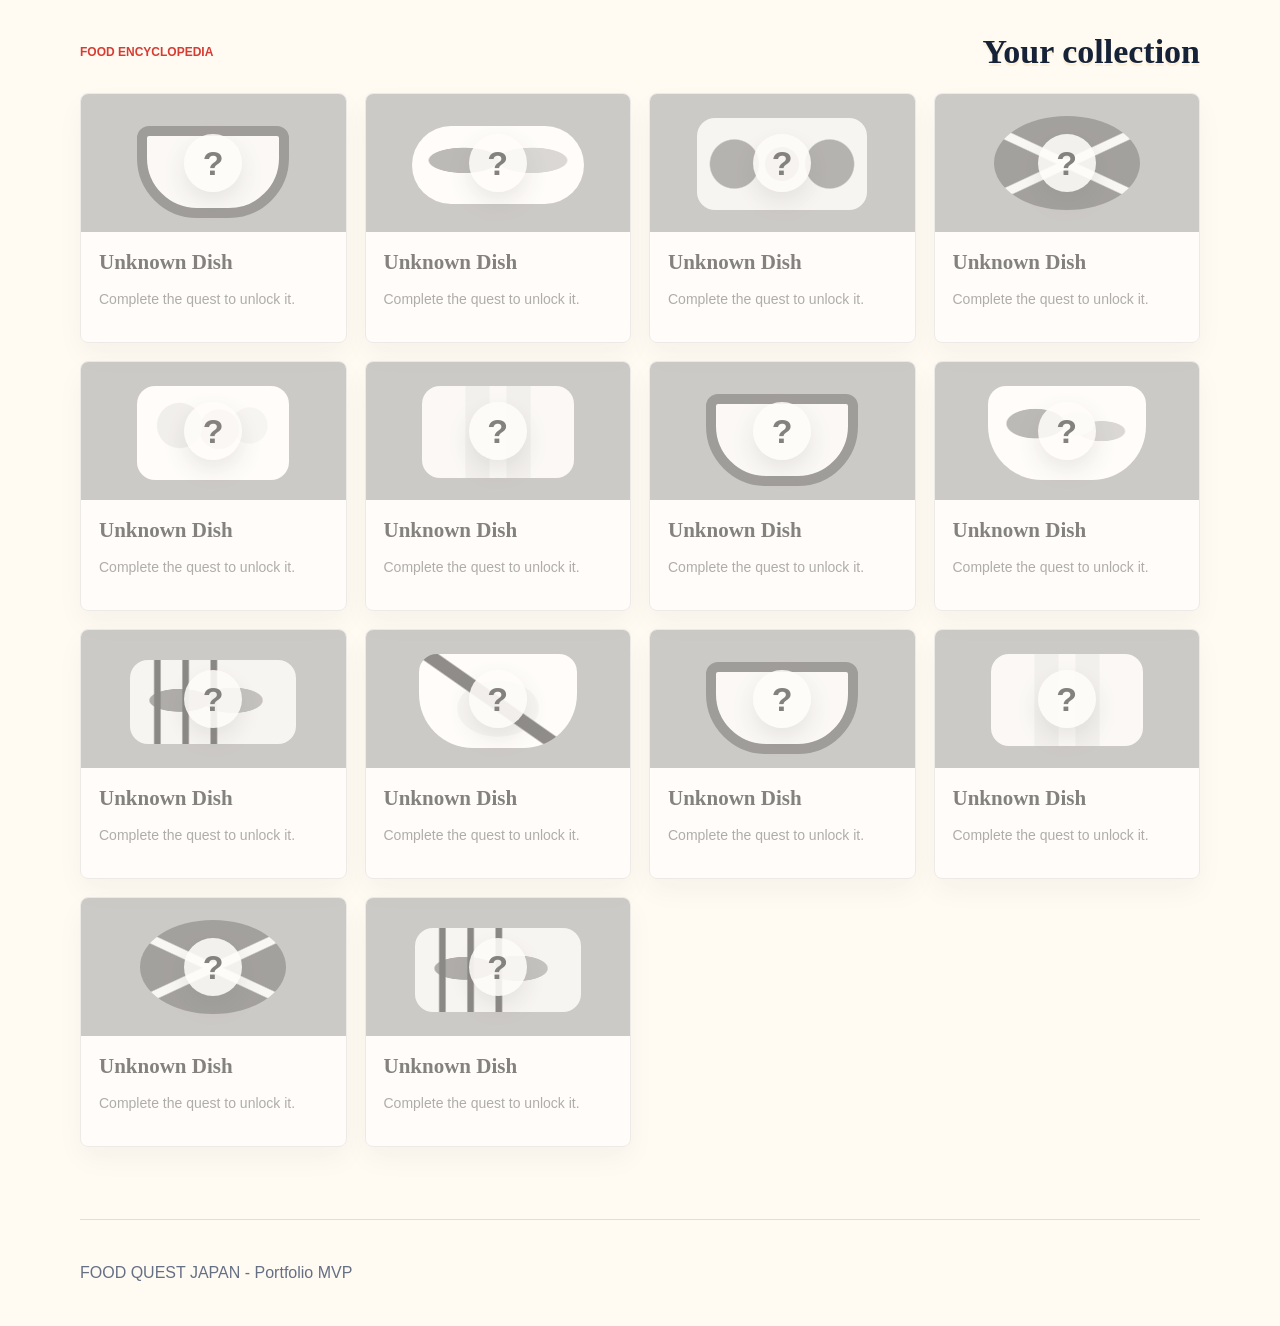
==== commit 8cb13344: "Add files via upload" ====
--- a/index.html
+++ b/index.html
@@ -36,7 +36,7 @@
       <div class="hero-panel" aria-label="Player status preview">
         <span class="level-badge">Lv. 1</span>
         <h2 data-i18n="rank.foodAdventurer">Food Adventurer</h2>
-        <p id="heroProgress">0 / 8 dishes completed</p>
+        <p id="heroProgress">0 / 14 dishes completed</p>
         <div class="progress-track">
           <div class="progress-fill" id="heroProgressBar"></div>
         </div>
@@ -52,7 +52,7 @@
       </article>
       <article>
         <span data-i18n="dashboard.completed">Completed</span>
-        <strong id="completedValue">0 / 8</strong>
+        <strong id="completedValue">0 / 14</strong>
       </article>
       <article>
         <span data-i18n="dashboard.rank">Rank</span>
@@ -81,6 +81,10 @@
         <button class="region-button" data-region="Kyoto">Kyoto</button>
         <button class="region-button" data-region="Fukuoka">Fukuoka</button>
         <button class="region-button" data-region="Hokkaido">Hokkaido</button>
+        <button class="region-button" data-region="Nagoya">Nagoya</button>
+        <button class="region-button" data-region="Okinawa">Okinawa</button>
+        <button class="region-button" data-region="Hiroshima">Hiroshima</button>
+        <button class="region-button" data-region="Sendai">Sendai</button>
       </div>
 
       <div class="map-board" aria-label="Japan food quest map">
@@ -89,6 +93,10 @@
         <button class="map-pin pin-kyoto" data-region="Kyoto">Kyoto</button>
         <button class="map-pin pin-osaka" data-region="Osaka">Osaka</button>
         <button class="map-pin pin-fukuoka" data-region="Fukuoka">Fukuoka</button>
+        <button class="map-pin pin-nagoya" data-region="Nagoya">Nagoya</button>
+        <button class="map-pin pin-okinawa" data-region="Okinawa">Okinawa</button>
+        <button class="map-pin pin-hiroshima" data-region="Hiroshima">Hiroshima</button>
+        <button class="map-pin pin-sendai" data-region="Sendai">Sendai</button>
       </div>
     </section>
 
@@ -114,7 +122,7 @@
           </select>
         </label>
       </div>
-      <p class="result-count" id="resultCount" aria-live="polite">Showing 8 quests</p>
+      <p class="result-count" id="resultCount" aria-live="polite">Showing 14 quests</p>
       <div class="quest-grid" id="questGrid"></div>
     </section>
 
@@ -155,6 +163,7 @@
     </section>
   </div>
 
+  <script src="js/data.js"></script>
   <script src="js/app.js"></script>
 </body>
 </html>
--- a/css/style.css
+++ b/css/style.css
@@ -9,6 +9,8 @@
   --green: #2f8a63;
   --gold: #f1b84b;
   --shadow: 0 18px 40px rgba(21, 34, 56, 0.12);
+  --display-font: Georgia, "Times New Roman", serif;
+  --ui-font: "Trebuchet MS", Arial, Helvetica, sans-serif;
 }
 
 * {
@@ -22,7 +24,7 @@
 body {
   margin: 0;
   color: var(--ink);
-  font-family: Arial, Helvetica, sans-serif;
+  font-family: var(--ui-font);
   background: var(--paper);
 }
 
@@ -58,8 +60,11 @@
 
 .logo {
   color: var(--red);
+  font-family: var(--display-font);
+  font-size: 22px;
   font-weight: 800;
   letter-spacing: 0;
+  text-shadow: 0 2px 0 rgba(241, 184, 75, 0.3);
 }
 
 .nav-links {
@@ -112,8 +117,10 @@
 .hero h1 {
   max-width: 680px;
   margin: 0;
+  font-family: var(--display-font);
   font-size: clamp(42px, 7vw, 82px);
   line-height: 0.98;
+  text-shadow: 0 4px 0 rgba(241, 184, 75, 0.18);
 }
 
 .hero-copy p:not(.eyebrow) {
@@ -152,8 +159,11 @@
   padding: 0 22px;
   color: #ffffff;
   background: var(--red);
+  border: 2px solid rgba(255, 255, 255, 0.72);
   border-radius: 8px;
   box-shadow: var(--shadow);
+  letter-spacing: 0.03em;
+  text-transform: uppercase;
 }
 
 .hero-panel {
@@ -179,6 +189,7 @@
 
 .hero-panel h2 {
   margin: 22px 0 8px;
+  font-family: var(--display-font);
   font-size: 28px;
 }
 
@@ -264,7 +275,9 @@
 
 .section-heading h2 {
   margin: 0;
+  font-family: var(--display-font);
   font-size: 34px;
+  text-shadow: 0 3px 0 rgba(241, 184, 75, 0.16);
 }
 
 .quest-tools {
@@ -327,6 +340,7 @@
   background: #ffffff;
   border: 1px solid var(--line);
   border-radius: 8px;
+  letter-spacing: 0.02em;
 }
 
 .region-button.active,
@@ -376,6 +390,10 @@
 .pin-kyoto { top: 55%; left: 38%; }
 .pin-osaka { top: 63%; left: 34%; }
 .pin-fukuoka { bottom: 15%; left: 22%; }
+.pin-nagoya { top: 54%; right: 39%; }
+.pin-okinawa { bottom: 8%; left: 9%; }
+.pin-hiroshima { top: 68%; left: 27%; }
+.pin-sendai { top: 34%; right: 25%; }
 
 .quest-grid,
 .badge-grid,
@@ -653,12 +671,44 @@
   border-radius: 18px 18px 54px 54px;
 }
 
+.food-grill {
+  background: linear-gradient(135deg, #8a4f2f, #d83b31);
+}
+
+.food-grill::before {
+  width: 166px;
+  height: 84px;
+  bottom: 24px;
+  background:
+    linear-gradient(90deg, transparent 0 14%, #2d2d2d 15% 18%, transparent 19% 31%, #2d2d2d 32% 35%, transparent 36% 48%, #2d2d2d 49% 52%, transparent 53%),
+    radial-gradient(ellipse at 30% 48%, #b85e3a 0 18%, transparent 19%),
+    radial-gradient(ellipse at 62% 48%, #d08b4f 0 20%, transparent 21%),
+    #fff2d0;
+  border-radius: 18px;
+}
+
+.food-rice {
+  background: linear-gradient(135deg, #174f7a, #f1b84b);
+}
+
+.food-rice::before {
+  width: 158px;
+  height: 94px;
+  bottom: 20px;
+  background:
+    linear-gradient(35deg, transparent 0 44%, #4b2f22 45% 52%, transparent 53%),
+    radial-gradient(ellipse at 50% 58%, #f7f2e8 0 36%, transparent 37%),
+    #ffffff;
+  border-radius: 18px 18px 54px 54px;
+}
+
 .card-body {
   padding: 18px;
 }
 
 .card-body h3 {
   margin: 0 0 8px;
+  font-family: var(--display-font);
   font-size: 21px;
 }
 
@@ -710,6 +760,7 @@
   color: var(--blue);
   background: #eef6fa;
   border-radius: 8px;
+  letter-spacing: 0.02em;
 }
 
 .want-button {
@@ -720,6 +771,7 @@
   background: #fff6dc;
   border: 1px solid rgba(241, 184, 75, 0.45);
   border-radius: 8px;
+  letter-spacing: 0.02em;
 }
 
 .want-button.wanted {
@@ -732,7 +784,10 @@
   min-height: 42px;
   color: #ffffff;
   background: var(--red);
-  border-radius: 8px;
+  border: 2px solid rgba(255, 255, 255, 0.72);
+  border-radius: 8px;
+  letter-spacing: 0.03em;
+  text-transform: uppercase;
 }
 
 .quest-button.completed {
@@ -827,6 +882,7 @@
 
 .modal-body h2 {
   margin: 0 0 10px;
+  font-family: var(--display-font);
   font-size: 36px;
 }
 
@@ -1034,6 +1090,10 @@
   .pin-kyoto { top: 55%; left: 32%; }
   .pin-osaka { top: 64%; left: 26%; }
   .pin-fukuoka { bottom: 14%; left: 10%; }
+  .pin-nagoya { top: 52%; right: 24%; }
+  .pin-okinawa { bottom: 6%; left: 6%; }
+  .pin-hiroshima { top: 72%; left: 22%; }
+  .pin-sendai { top: 32%; right: 14%; }
 
   .food-image {
     min-height: 124px;
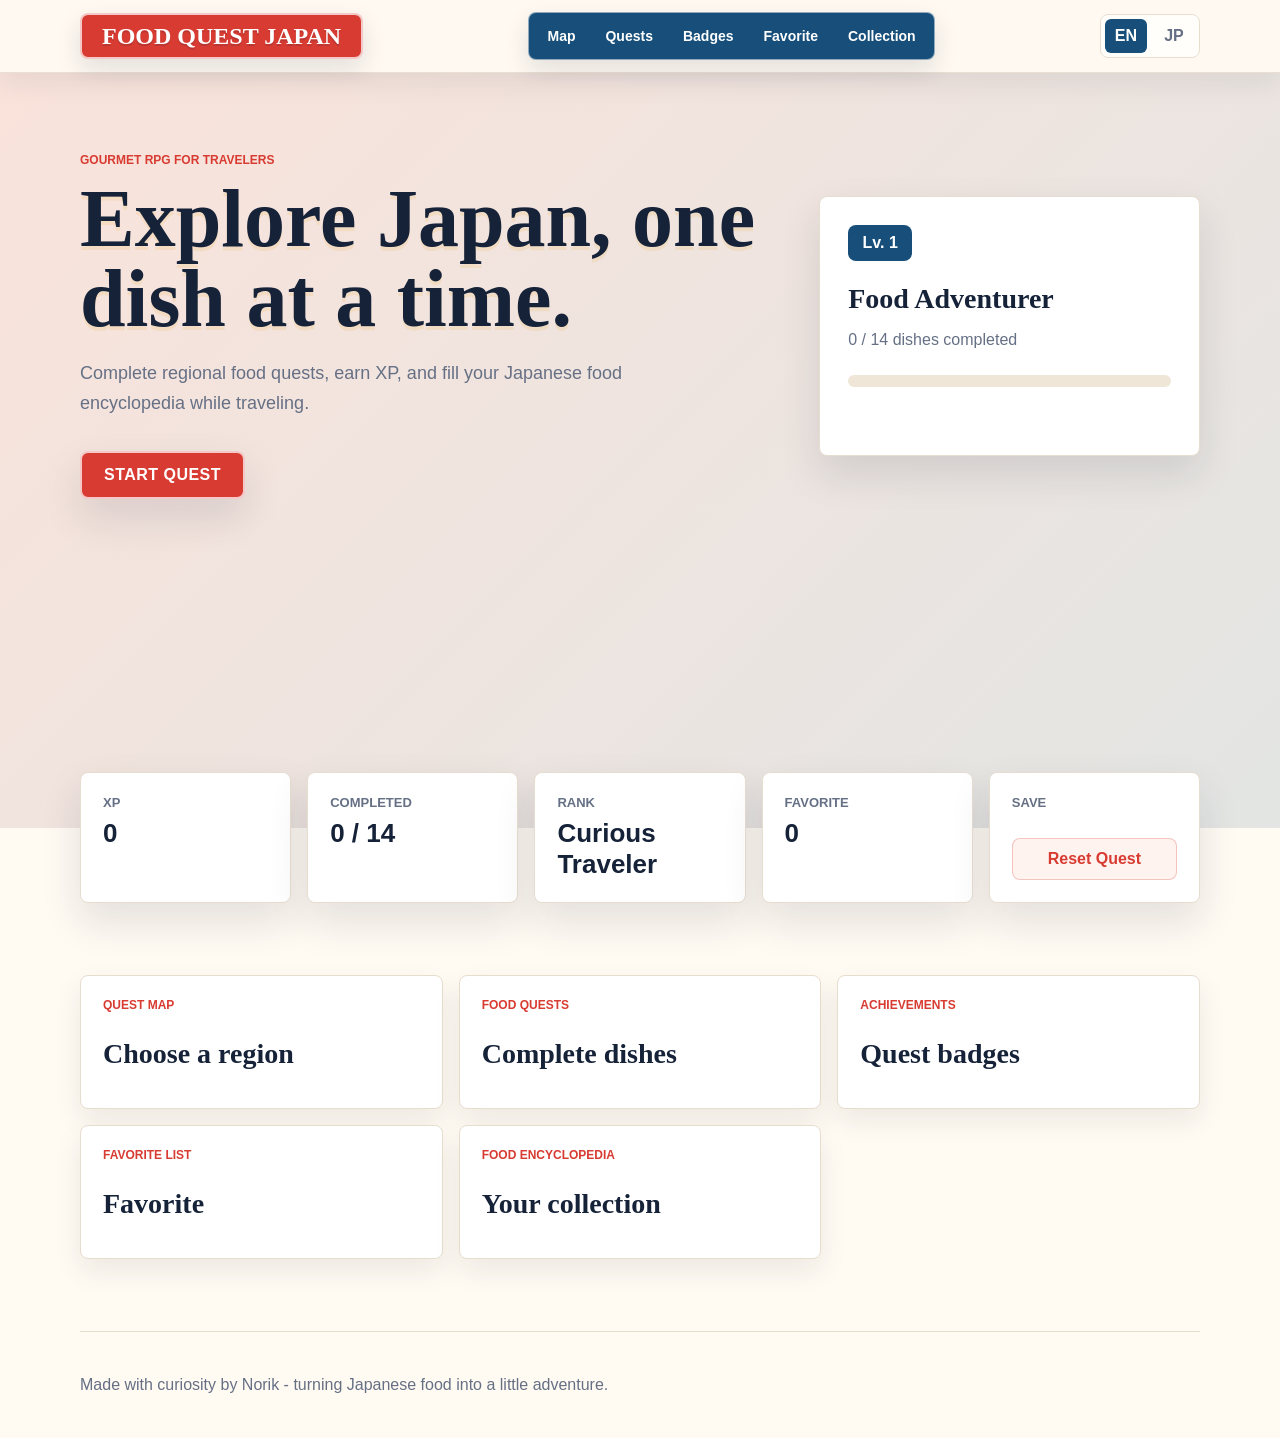
==== commit 00771a6e: "Add files via upload" ====
--- a/index.html
+++ b/index.html
@@ -10,13 +10,13 @@
 <body>
   <header class="site-header">
     <nav class="top-nav" aria-label="Main navigation">
-      <a class="logo" href="#top">FOOD QUEST JAPAN</a>
+      <a class="logo" href="index.html">FOOD QUEST JAPAN</a>
       <div class="nav-links">
-        <a href="#map" data-i18n="nav.map">Map</a>
-        <a href="#quests" data-i18n="nav.quests">Quests</a>
-        <a href="#badges" data-i18n="nav.badges">Badges</a>
-        <a href="#saved" data-i18n="nav.saved">Saved</a>
-        <a href="#collection" data-i18n="nav.collection">Collection</a>
+        <a href="map.html" data-i18n="nav.map">Map</a>
+        <a href="quests.html" data-i18n="nav.quests">Quests</a>
+        <a href="badges.html" data-i18n="nav.badges">Badges</a>
+        <a href="favorite.html" data-i18n="nav.saved">Favorite</a>
+        <a href="collection.html" data-i18n="nav.collection">Collection</a>
       </div>
       <div class="language-toggle" aria-label="Language switcher">
         <button class="language-button active" type="button" data-language="en">EN</button>
@@ -31,7 +31,7 @@
         <p data-i18n="hero.copy">
           Complete regional food quests, earn XP, and fill your Japanese food encyclopedia while traveling.
         </p>
-        <a class="primary-button" href="#quests" data-i18n="hero.cta">Start Quest</a>
+        <a class="primary-button" href="quests.html" data-i18n="hero.cta">Start Quest</a>
       </div>
       <div class="hero-panel" aria-label="Player status preview">
         <span class="level-badge">Lv. 1</span>
@@ -59,7 +59,7 @@
         <strong id="rankValue">Curious Traveler</strong>
       </article>
       <article>
-        <span data-i18n="dashboard.want">Want to Try</span>
+        <span data-i18n="dashboard.want">Favorite</span>
         <strong id="wantValue">0</strong>
       </article>
       <article class="dashboard-action">
@@ -68,91 +68,32 @@
       </article>
     </section>
 
-    <section class="section map-section" id="map">
-      <div class="section-heading">
-        <p class="eyebrow" data-i18n="map.eyebrow">Quest Map</p>
-        <h2 data-i18n="map.title">Choose a region</h2>
-      </div>
-
-      <div class="region-controls" aria-label="Filter quests by region">
-        <button class="region-button active" data-region="all">All</button>
-        <button class="region-button" data-region="Tokyo">Tokyo</button>
-        <button class="region-button" data-region="Osaka">Osaka</button>
-        <button class="region-button" data-region="Kyoto">Kyoto</button>
-        <button class="region-button" data-region="Fukuoka">Fukuoka</button>
-        <button class="region-button" data-region="Hokkaido">Hokkaido</button>
-        <button class="region-button" data-region="Nagoya">Nagoya</button>
-        <button class="region-button" data-region="Okinawa">Okinawa</button>
-        <button class="region-button" data-region="Hiroshima">Hiroshima</button>
-        <button class="region-button" data-region="Sendai">Sendai</button>
-      </div>
-
-      <div class="map-board" aria-label="Japan food quest map">
-        <button class="map-pin pin-hokkaido" data-region="Hokkaido">Hokkaido</button>
-        <button class="map-pin pin-tokyo" data-region="Tokyo">Tokyo</button>
-        <button class="map-pin pin-kyoto" data-region="Kyoto">Kyoto</button>
-        <button class="map-pin pin-osaka" data-region="Osaka">Osaka</button>
-        <button class="map-pin pin-fukuoka" data-region="Fukuoka">Fukuoka</button>
-        <button class="map-pin pin-nagoya" data-region="Nagoya">Nagoya</button>
-        <button class="map-pin pin-okinawa" data-region="Okinawa">Okinawa</button>
-        <button class="map-pin pin-hiroshima" data-region="Hiroshima">Hiroshima</button>
-        <button class="map-pin pin-sendai" data-region="Sendai">Sendai</button>
-      </div>
-    </section>
-
-    <section class="section" id="quests">
-      <div class="section-heading">
-        <p class="eyebrow" data-i18n="quests.eyebrow">Food Quests</p>
-        <h2 data-i18n="quests.title">Complete dishes</h2>
-      </div>
-      <div class="quest-tools" aria-label="Search and filter quests">
-        <label class="search-field" for="questSearch">
-          <span data-i18n="filters.search">Search</span>
-          <input id="questSearch" type="search" placeholder="Try ramen, Tokyo, seafood...">
-        </label>
-        <label class="select-field" for="typeFilter">
-          <span data-i18n="filters.type">Type</span>
-          <select id="typeFilter">
-            <option value="all">All types</option>
-            <option value="Noodles">Noodles</option>
-            <option value="Seafood">Seafood</option>
-            <option value="Street food">Street food</option>
-            <option value="Dessert">Dessert</option>
-            <option value="Vegetarian">Vegetarian</option>
-          </select>
-        </label>
-      </div>
-      <p class="result-count" id="resultCount" aria-live="polite">Showing 14 quests</p>
-      <div class="quest-grid" id="questGrid"></div>
-    </section>
-
-    <section class="section badges-section" id="badges">
-      <div class="section-heading">
-        <p class="eyebrow" data-i18n="badges.eyebrow">Achievements</p>
-        <h2 data-i18n="badges.title">Quest badges</h2>
-      </div>
-      <div class="badge-grid" id="badgeGrid"></div>
-    </section>
-
-    <section class="section saved-section" id="saved">
-      <div class="section-heading">
-        <p class="eyebrow" data-i18n="saved.eyebrow">Travel Plan</p>
-        <h2 data-i18n="saved.title">Saved for later</h2>
-      </div>
-      <div class="saved-list" id="savedList"></div>
-    </section>
-
-    <section class="section collection-section" id="collection">
-      <div class="section-heading">
-        <p class="eyebrow" data-i18n="collection.eyebrow">Food Encyclopedia</p>
-        <h2 data-i18n="collection.title">Your collection</h2>
-      </div>
-      <div class="collection-grid" id="collectionGrid"></div>
+    <section class="section page-links" aria-label="App pages">
+      <a class="page-link-card" href="map.html">
+        <span data-i18n="map.eyebrow">Quest Map</span>
+        <strong data-i18n="map.title">Choose a region</strong>
+      </a>
+      <a class="page-link-card" href="quests.html">
+        <span data-i18n="quests.eyebrow">Food Quests</span>
+        <strong data-i18n="quests.title">Complete dishes</strong>
+      </a>
+      <a class="page-link-card" href="badges.html">
+        <span data-i18n="badges.eyebrow">Achievements</span>
+        <strong data-i18n="badges.title">Quest badges</strong>
+      </a>
+      <a class="page-link-card" href="favorite.html">
+        <span data-i18n="saved.eyebrow">Travel Plan</span>
+        <strong data-i18n="saved.title">Favorite</strong>
+      </a>
+      <a class="page-link-card" href="collection.html">
+        <span data-i18n="collection.eyebrow">Food Encyclopedia</span>
+        <strong data-i18n="collection.title">Your collection</strong>
+      </a>
     </section>
   </main>
 
   <footer class="footer">
-    <p>FOOD QUEST JAPAN - Portfolio MVP</p>
+    <p>Made with curiosity by Norik - turning Japanese food into a little adventure.</p>
   </footer>
 
   <div class="modal" id="foodModal" aria-hidden="true">
@@ -165,5 +106,12 @@
 
   <script src="js/data.js"></script>
   <script src="js/app.js"></script>
+  <nav class="bottom-nav" aria-label="Mobile navigation">
+    <a href="map.html" data-i18n="nav.map">Map</a>
+    <a href="quests.html" data-i18n="nav.quests">Quests</a>
+    <a href="badges.html" data-i18n="nav.badges">Badges</a>
+    <a href="favorite.html" data-i18n="nav.saved">Favorite</a>
+    <a href="collection.html" data-i18n="nav.collection">Collection</a>
+  </nav>
 </body>
 </html>
--- a/css/style.css
+++ b/css/style.css
@@ -48,35 +48,72 @@
     var(--paper);
 }
 
+.page-shell {
+  background:
+    linear-gradient(135deg, rgba(216, 59, 49, 0.12), rgba(23, 79, 122, 0.12)),
+    var(--paper);
+  padding-bottom: 86px;
+}
+
 .top-nav {
+  position: sticky;
+  top: 0;
+  z-index: 30;
   display: flex;
   align-items: center;
   justify-content: space-between;
   gap: 24px;
-  width: min(1120px, calc(100% - 32px));
-  margin: 0 auto;
-  padding: 24px 0;
+  width: 100%;
+  margin: 0;
+  padding: 12px max(16px, calc((100% - 1120px) / 2));
+  background: rgba(255, 250, 242, 0.96);
+  border-bottom: 1px solid rgba(231, 221, 207, 0.9);
+  box-shadow: 0 10px 28px rgba(21, 34, 56, 0.08);
+  backdrop-filter: blur(10px);
 }
 
 .logo {
-  color: var(--red);
+  display: inline-flex;
+  align-items: center;
+  min-height: 46px;
+  padding: 0 20px;
+  color: #ffffff;
+  background: var(--red);
+  border: 2px solid rgba(255, 255, 255, 0.72);
+  border-radius: 8px;
   font-family: var(--display-font);
-  font-size: 22px;
+  font-size: 24px;
   font-weight: 800;
   letter-spacing: 0;
-  text-shadow: 0 2px 0 rgba(241, 184, 75, 0.3);
+  box-shadow: 0 10px 24px rgba(21, 34, 56, 0.12);
+  text-shadow: 0 2px 0 rgba(21, 34, 56, 0.16);
 }
 
 .nav-links {
   display: flex;
-  gap: 18px;
-  color: var(--muted);
+  gap: 6px;
+  padding: 6px;
+  color: #ffffff;
+  background: var(--blue);
+  border: 1px solid rgba(255, 255, 255, 0.52);
+  border-radius: 8px;
+  box-shadow: 0 10px 24px rgba(21, 34, 56, 0.12);
   font-size: 14px;
   font-weight: 700;
 }
 
 .nav-links a {
+  display: grid;
+  place-items: center;
+  min-height: 34px;
+  padding: 0 12px;
+  border-radius: 6px;
   white-space: nowrap;
+}
+
+.nav-links a:hover {
+  color: var(--ink);
+  background: var(--gold);
 }
 
 .language-toggle {
@@ -112,6 +149,21 @@
   width: min(1120px, calc(100% - 32px));
   margin: 0 auto;
   padding: 80px 0 96px;
+}
+
+.page-header {
+  width: min(1120px, calc(100% - 32px));
+  margin: 0 auto;
+  padding: 64px 0 28px;
+}
+
+.page-header h1 {
+  max-width: 720px;
+  margin: 0;
+  font-family: var(--display-font);
+  font-size: clamp(42px, 6vw, 72px);
+  line-height: 1;
+  text-shadow: 0 4px 0 rgba(241, 184, 75, 0.18);
 }
 
 .hero h1 {
@@ -217,6 +269,36 @@
   margin: -56px auto 0;
 }
 
+.page-links {
+  display: grid;
+  grid-template-columns: repeat(3, 1fr);
+  gap: 16px;
+}
+
+.page-link-card {
+  display: grid;
+  gap: 10px;
+  min-height: 134px;
+  padding: 22px;
+  background: var(--surface);
+  border: 1px solid var(--line);
+  border-radius: 8px;
+  box-shadow: 0 12px 28px rgba(21, 34, 56, 0.08);
+}
+
+.page-link-card span {
+  color: var(--red);
+  font-size: 12px;
+  font-weight: 800;
+  text-transform: uppercase;
+}
+
+.page-link-card strong {
+  font-family: var(--display-font);
+  font-size: 28px;
+  line-height: 1.05;
+}
+
 .dashboard {
   display: grid;
   grid-template-columns: repeat(5, 1fr);
@@ -820,6 +902,10 @@
   padding: 28px 0;
   color: var(--muted);
   border-top: 1px solid var(--line);
+}
+
+.bottom-nav {
+  display: none;
 }
 
 .modal {
@@ -937,28 +1023,17 @@
 
 @media (max-width: 840px) {
   .top-nav {
-    align-items: flex-start;
-    flex-direction: column;
-    gap: 14px;
+    align-items: center;
+    flex-direction: row;
+    gap: 12px;
   }
 
   .nav-links {
-    display: flex;
-    width: 100%;
-    gap: 10px;
-    overflow-x: auto;
-    padding-bottom: 4px;
-  }
-
-  .nav-links a {
-    padding: 8px 10px;
-    background: rgba(255, 255, 255, 0.72);
-    border: 1px solid var(--line);
-    border-radius: 8px;
+    display: none;
   }
 
   .language-toggle {
-    align-self: flex-start;
+    align-self: center;
   }
 
   .hero {
@@ -981,6 +1056,7 @@
   }
 
   .quest-tools,
+  .page-links,
   .badge-grid {
     grid-template-columns: 1fr;
   }
@@ -1008,8 +1084,12 @@
 }
 
 @media (max-width: 560px) {
-  .top-nav,
+  body {
+    padding-bottom: 72px;
+  }
+
   .hero,
+  .page-header,
   main,
   .footer {
     width: min(100% - 24px, 1120px);
@@ -1019,7 +1099,25 @@
     min-height: auto;
   }
 
+  .top-nav {
+    padding: 10px 12px;
+  }
+
+  .logo {
+    min-height: 42px;
+    padding: 0 14px;
+    font-size: 20px;
+  }
+
   .hero h1 {
+    font-size: 38px;
+  }
+
+  .page-header {
+    padding-top: 42px;
+  }
+
+  .page-header h1 {
     font-size: 38px;
   }
 
@@ -1127,4 +1225,35 @@
   .info-grid {
     grid-template-columns: 1fr;
   }
-}
+
+  .bottom-nav {
+    position: fixed;
+    right: 10px;
+    bottom: 10px;
+    left: 10px;
+    z-index: 15;
+    display: grid;
+    grid-template-columns: repeat(5, 1fr);
+    gap: 4px;
+    padding: 6px;
+    background: rgba(255, 255, 255, 0.94);
+    border: 1px solid var(--line);
+    border-radius: 8px;
+    box-shadow: 0 14px 34px rgba(21, 34, 56, 0.18);
+  }
+
+  .bottom-nav a {
+    display: grid;
+    place-items: center;
+    min-height: 42px;
+    color: var(--blue);
+    border-radius: 6px;
+    font-size: 11px;
+    font-weight: 800;
+  }
+
+  .bottom-nav a:hover {
+    color: #ffffff;
+    background: var(--blue);
+  }
+}
